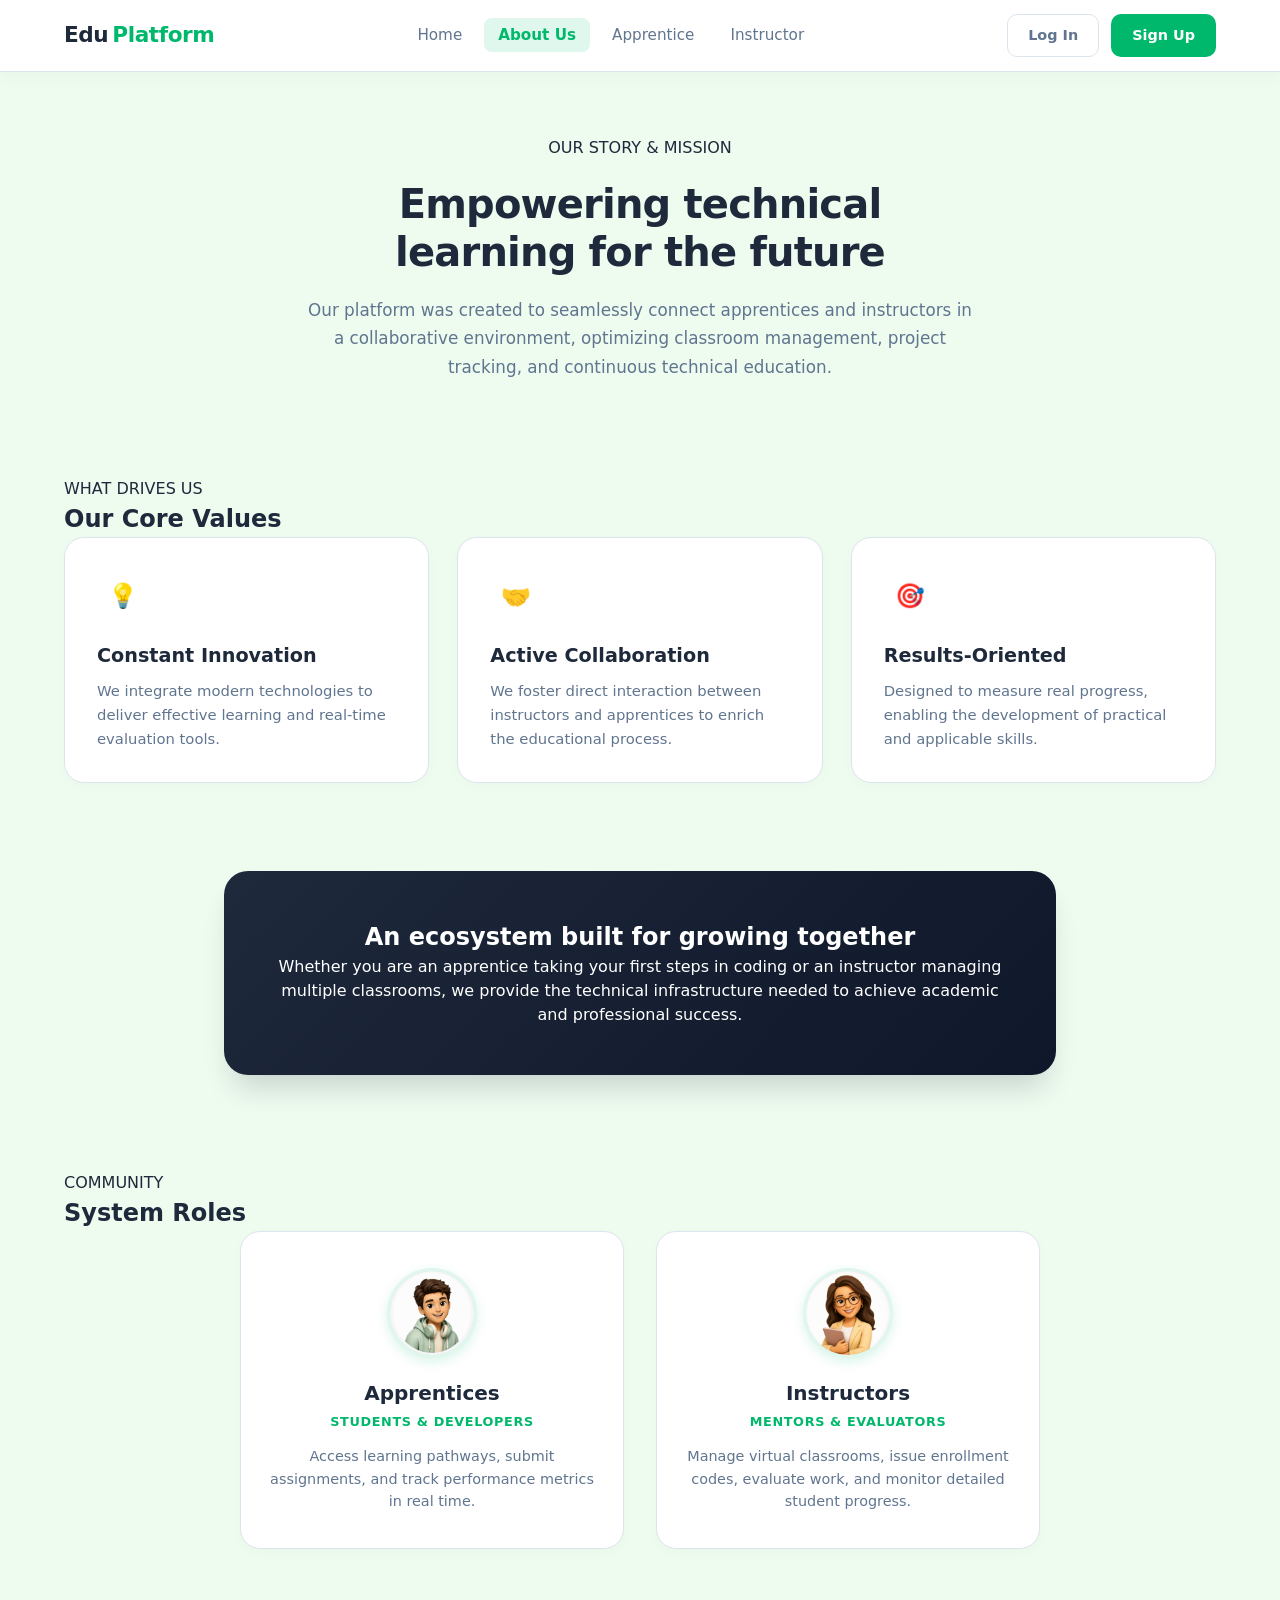
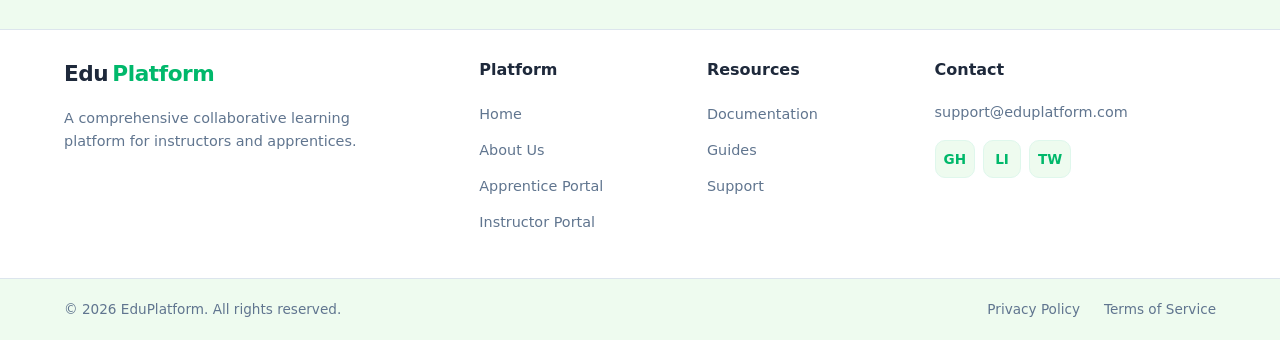
==== about.html @ 8e4473ae "✨Nueva funcionalidad o contenido añadido. 🐛Corrección de un error o bug" ====
<!DOCTYPE html>
<html lang="en">
<head>
    <meta charset="UTF-8">
    <meta name="viewport" content="width=device-width, initial-scale=1.0">
    <title>About Us - Educational Platform</title>
        <link rel="stylesheet" href="css/estilo.css">
        <link rel="stylesheet" href="css/about.css">
</head>
<body>

    <!-- HEADER / NAVBAR -->
    <header class="site-header">
        <nav class="navbar">
            <div class="navbar-container">
                <a href="index.html" class="logo">
                    Edu<span>Platform</span>
                </a>

                <input type="checkbox" id="menu-toggle" class="menu-checkbox">
                <label for="menu-toggle" class="mobile-menu-btn">
                    <span></span>
                    <span></span>
                    <span></span>
                </label>

                <ul class="nav-links">
                    <li><a href="index.html">Home</a></li>
                    <li><a href="about.html" class="active">About Us</a></li>
                    <li><a href="aprendiz.html">Apprentice</a></li>
                    <li><a href="instructor.html">Instructor</a></li>
                </ul>

                <div class="nav-buttons">
                    <a href="inicioSesion.html" class="login-btn">Log In</a>
                    <a href="registro.html" class="register-btn">Sign Up</a>
                </div>
            </div>
        </nav>
    </header>

    <!-- MAIN CONTENT -->
    <main class="main-content">
        
        <!-- ABOUT HERO SECTION -->
        <section class="about-hero">
            <div class="about-hero-container">
                <span class="badge-category">OUR STORY & MISSION</span>
                <h1 class="about-hero-title">Empowering technical learning for the <span class="text-gradient">future</span></h1>
                <p class="about-hero-description">
                    Our platform was created to seamlessly connect apprentices and instructors in a collaborative environment, optimizing classroom management, project tracking, and continuous technical education.
                </p>
            </div>
        </section>
        <!-- VALUES / PILLARS SECTION -->
        <section class="values-section">
            <div class="values-container">
                <div class="section-header">
                    <span class="section-kicker">WHAT DRIVES US</span>
                    <h2 class="section-title">Our Core Values</h2>
                </div>
                <div class="values-grid">
                    <div class="value-card">
                        <div class="value-icon icon-emerald">💡</div>
                        <h3 class="value-title">Constant Innovation</h3>
                        <p class="value-description">We integrate modern technologies to deliver effective learning and real-time evaluation tools.</p>
                    </div>
                    <div class="value-card">
                        <div class="value-icon icon-blue">🤝</div>
                        <h3 class="value-title">Active Collaboration</h3>
                        <p class="value-description">We foster direct interaction between instructors and apprentices to enrich the educational process.</p>
                    </div>
                    <div class="value-card">
                        <div class="value-icon icon-purple">🎯</div>
                        <h3 class="value-title">Results-Oriented</h3>
                        <p class="value-description">Designed to measure real progress, enabling the development of practical and applicable skills.</p>
                    </div>
                </div>
            </div>
        </section>
        <!-- IMPACT BANNER SECTION -->
        <section class="about-banner-section">
            <div class="about-banner-card">
                <h2 class="banner-title">An ecosystem built for growing together</h2>
                <p class="banner-text">
                    Whether you are an apprentice taking your first steps in coding or an instructor managing multiple classrooms, we provide the technical infrastructure needed to achieve academic and professional success.
                </p>
            </div>
        </section>
        <!-- TEAM / ROLES SECTION -->
        <section class="team-section">
            <div class="team-container">
                <div class="section-header">
                    <span class="section-kicker">COMMUNITY</span>
                    <h2 class="section-title">System Roles</h2>
                </div>
                <div class="team-grid">
                    <div class="team-card">
                        <div class="team-photo-wrapper">
                            <img src="img/apprentice.png" alt="Apprentice Profile" onerror="this.src='img/apprentice.png'">
                        </div>
                        <h3 class="team-name">Apprentices</h3>
                        <span class="team-role">Students & Developers</span>
                        <p class="team-bio">Access learning pathways, submit assignments, and track performance metrics in real time.</p>
                    </div>
                    <div class="team-card">
                        <div class="team-photo-wrapper">
                            <img src="img/instructor.png" alt="Instructor Profile" onerror="this.src='img/instructor.png'">
                        </div>
                        <h3 class="team-name">Instructors</h3>
                        <span class="team-role">Mentors & Evaluators</span>
                        <p class="team-bio">Manage virtual classrooms, issue enrollment codes, evaluate work, and monitor detailed student progress.</p>
                    </div>
                </div>
            </div>
        </section>

    </main>

    <!-- FOOTER -->
    <footer class="footer">
        <div class="footer-container">
            <div class="footer-brand">
                <a href="index.html" class="logo">Edu<span>Platform</span></a>
                <p class="footer-description">A comprehensive collaborative learning platform for instructors and apprentices.</p>
            </div>
            <div>
                <h4 class="footer-title">Platform</h4>
                <ul class="footer-links">
                    <li><a href="index.html">Home</a></li>
                    <li><a href="about.html">About Us</a></li>
                    <li><a href="aprendiz.html">Apprentice Portal</a></li>
                    <li><a href="instructor.html">Instructor Portal</a></li>
                </ul>
            </div>
            <div>
                <h4 class="footer-title">Resources</h4>
                <ul class="footer-links">
                    <li><a href="#">Documentation</a></li>
                    <li><a href="#">Guides</a></li>
                    <li><a href="#">Support</a></li>
                </ul>
            </div>
            <div>
                <h4 class="footer-title">Contact</h4>
                <p class="footer-info">support@eduplatform.com</p>
                <div class="footer-socials">
                    <a href="#" class="social-btn">GH</a>
                    <a href="#" class="social-btn">LI</a>
                    <a href="#" class="social-btn">TW</a>
                </div>
            </div>
        </div>
        <div class="footer-bottom">
            <div class="footer-bottom-container">
                <p>&copy; 2026 EduPlatform. All rights reserved.</p>
                <div class="footer-legal">
                    <a href="#">Privacy Policy</a>
                    <a href="#">Terms of Service</a>
                </div>
            </div>
        </div>
    </footer>
</body>
</html>
---- css/estilo.css ----
/* VARIABLES Y PALETA DE COLORES REFINADA */
:root {
    --verde-principal: #00B86B;
    --verde-claro: #DFF7EC;
    --verde-suave: #EEFBEF;
    --azul-gris: #60758F;
    --blanco: #FFFFFF;
    --gris-borde: #DCE5ED;
    /* Estados derivados y sombras orgánicas */
    --verde-hover: #009958;
    --texto-oscuro: #1E293B;
    --sombra-suave: 0 10px 30px -10px rgba(0, 184, 107, 0.25);
}
/* Reset básico */
* {
    box-sizing: border-box;
    margin: 0;
    padding: 0;
}
body {
    font-family: system-ui, -apple-system, BlinkMacSystemFont, 'Segoe UI', Roboto, sans-serif;
    background-color: var(--verde-suave);
    color: var(--texto-oscuro);
    line-height: 1.5;
    min-height: 100vh;
    display: flex;
    flex-direction: column;
}
/* HEADER & NAVBAR */
.site-header {
    position: sticky;
    top: 0;
    z-index: 1000;
}
.navbar {
    background-color: var(--blanco);
    border-bottom: 1px solid var(--gris-borde);
    box-shadow: 0 4px 20px rgba(0, 0, 0, 0.03);
}
.navbar-container {
    max-width: 1200px;
    margin: 0 auto;
    padding: 0.875rem 1.5rem;
    display: flex;
    align-items: center;
    justify-content: space-between;
    gap: 1.5rem;
    position: relative;
}
/* Brand / Logo */
.logo {
    font-size: 1.35rem;
    font-weight: 800;
    color: var(--texto-oscuro);
    text-decoration: none;
    letter-spacing: -0.02em;
    transition: transform 0.2s ease;
    display: inline-flex;
    align-items: center;
}
.logo:hover {
    transform: scale(1.03);
}
.logo span {
    color: var(--verde-principal);
    margin-left: 4px;
}
/* Navigation Links */
.nav-links {
    display: flex;
    align-items: center;
    list-style: none;
    gap: 0.5rem;
}
.nav-links a {
    text-decoration: none;
    color: var(--azul-gris);
    font-weight: 500;
    font-size: 0.95rem;
    padding: 0.5rem 0.875rem;
    border-radius: 8px;
    transition: all 0.25s cubic-bezier(0.4, 0, 0.2, 1);
}
.nav-links a:hover {
    color: var(--verde-principal);
    background-color: var(--verde-suave);
    transform: translateY(-2px);
}
.nav-links a.active {
    color: var(--verde-principal);
    background-color: var(--verde-claro);
    font-weight: 600;
}
/* Botones Auth */
.nav-buttons {
    display: flex;
    align-items: center;
    gap: 0.75rem;
}
.login-btn,
.register-btn {
    text-decoration: none;
    font-size: 0.9rem;
    font-weight: 600;
    padding: 0.6rem 1.25rem;
    border-radius: 10px;
    transition: all 0.25s cubic-bezier(0.4, 0, 0.2, 1);
    display: inline-flex;
    align-items: center;
    justify-content: center;
}
.login-btn {
    color: var(--azul-gris);
    border: 1px solid var(--gris-borde);
    background-color: transparent;
}
.login-btn:hover {
    color: var(--texto-oscuro);
    border-color: var(--azul-gris);
    background-color: var(--blanco);
    transform: translateY(-2px);
    box-shadow: 0 4px 12px rgba(0, 0, 0, 0.05);
}
.register-btn {
    color: var(--blanco);
    background-color: var(--verde-principal);
    border: 1px solid transparent;
}
.register-btn:hover {
    background-color: var(--verde-hover);
    transform: translateY(-2px);
    box-shadow: var(--sombra-suave);
}
.register-btn:active,
.login-btn:active {
    transform: translateY(0);
}
/* MENÚ MOBILE PURO CSS (SIN JS) */
.menu-checkbox {
    display: none;
}
.mobile-menu-btn {
    display: none;
    flex-direction: column;
    justify-content: space-between;
    width: 26px;
    height: 18px;
    cursor: pointer;
}
.mobile-menu-btn span {
    height: 3px;
    width: 100%;
    background-color: var(--texto-oscuro);
    border-radius: 2px;
    transition: all 0.3s ease;
}
/* AQUI ESTA EL MAIN */
.main-content {
    flex: 1;
}
/* FOOTER ANIMADO */
.footer {
    background-color: var(--blanco);
    border-top: 1px solid var(--gris-borde);
    margin-top: auto;
    padding-top: 1.75rem;
}
.footer-container {
    max-width: 1200px;
    margin: 0 auto;
    padding: 0 1.5rem 2rem 1.5rem;
    display: grid;
    grid-template-columns: 2fr 1fr 1fr 1.5fr;
    gap: 2.5rem;
}
.footer-brand .logo {
    display: inline-block;
    margin-bottom: 1rem;
}
.footer-description {
    color: var(--azul-gris);
    font-size: 0.9rem;
    line-height: 1.6;
    max-width: 320px;
}
.footer-title {
    color: var(--texto-oscuro);
    font-size: 1rem;
    font-weight: 700;
    margin-bottom: 1.25rem;
}
.footer-links {
    list-style: none;
}
.footer-links li {
    margin-bottom: 0.75rem;
}
.footer-links a {
    text-decoration: none;
    color: var(--azul-gris);
    font-size: 0.9rem;
    font-weight: 500;
    transition: all 0.25s ease;
    display: inline-block;
}
.footer-links a:hover {
    color: var(--verde-principal);
    transform: translateX(4px);
}
.footer-info {
    color: var(--azul-gris);
    font-size: 0.9rem;
    margin-bottom: 1rem;
    line-height: 1.5;
}
.footer-socials {
    display: flex;
    gap: 0.5rem;
}
.social-btn {
    display: inline-flex;
    align-items: center;
    justify-content: center;
    min-width: 38px;
    height: 38px;
    padding: 0 0.5rem;
    border-radius: 10px;
    background-color: var(--verde-suave);
    color: var(--verde-principal);
    border: 1px solid var(--verde-claro);
    font-weight: 700;
    font-size: 0.85rem;
    text-decoration: none;
    white-space: nowrap;
    transition: all 0.25s cubic-bezier(0.4, 0, 0.2, 1);
}
.social-btn:hover {
    background-color: var(--verde-principal);
    color: var(--blanco);
    border-color: var(--verde-principal);
    transform: translateY(-3px);
    box-shadow: 0 4px 12px rgba(0, 184, 107, 0.25);
}
.footer-bottom {
    border-top: 1px solid var(--gris-borde);
    background-color: var(--verde-suave);
    padding: 1.25rem 0;
}
.footer-bottom-container {
    max-width: 1200px;
    margin: 0 auto;
    padding: 0 1.5rem;
    display: flex;
    align-items: center;
    justify-content: space-between;
    font-size: 0.85rem;
    color: var(--azul-gris);
}
.footer-legal {
    display: flex;
    gap: 1.5rem;
}
.footer-legal a {
    color: var(--azul-gris);
    text-decoration: none;
    transition: color 0.2s ease;
}
.footer-legal a:hover {
    color: var(--verde-principal);
}
/* RESPONSIVO */
@media (max-width: 900px) {
    .footer-container {
        grid-template-columns: 1fr 1fr;
    }
}
@media (max-width: 768px) {
    .mobile-menu-btn {
        display: flex;
    }
    .nav-links {
        display: none;
        position: absolute;
        top: 100%;
        left: 0;
        right: 0;
        background-color: var(--blanco);
        flex-direction: column;
        padding: 1.5rem;
        border-bottom: 1px solid var(--gris-borde);
        box-shadow: 0 10px 20px rgba(0,0,0,0.05);
    }
    /* Activa menú en móviles usando el checkbox (Sin JS) */
    .menu-checkbox:checked ~ .nav-links {
        display: flex;
    }
    .nav-buttons {
        display: none;
    }
}
@media (max-width: 600px) {
    .footer-container {
        grid-template-columns: 1fr;
        gap: 2rem;
    }    
    .footer-bottom-container {
        flex-direction: column;
        gap: 0.75rem;
        text-align: center;
    }
}
---- css/about.css ----
/* 1. HERO SECTION */
.about-hero {
    max-width: 1200px;
    margin: 0 auto;
    padding: 4rem 1.5rem 2.5rem 1.5rem;
    text-align: center;
}

.about-hero-container {
    max-width: 42rem;
    margin: 0 auto;
}

.about-hero-title {
    font-size: 2.5rem;
    font-weight: 800;
    color: var(--texto-oscuro);
    margin-top: 1.25rem;
    line-height: 1.2;
    letter-spacing: -0.02em;
}

.about-hero-description {
    margin-top: 1.25rem;
    font-size: 1.05rem;
    color: var(--azul-gris);
    line-height: 1.7;
}

/* 2. VALUES / PILLARS */
.values-section {
    max-width: 1200px;
    margin: 0 auto;
    padding: 3.5rem 1.5rem;
}

.values-grid {
    display: grid;
    grid-template-columns: repeat(auto-fit, minmax(280px, 1fr));
    gap: 1.75rem;
}

.value-card {
    background-color: var(--blanco);
    border: 1px solid var(--gris-borde);
    border-radius: 20px;
    padding: 2rem;
    box-shadow: 0 4px 15px rgba(0, 0, 0, 0.02);
    transition: all 0.25s ease;
}

.value-card:hover {
    transform: translateY(-4px);
    box-shadow: 0 10px 25px rgba(0, 0, 0, 0.05);
    border-color: var(--verde-claro);
}

.value-icon {
    width: 3.25rem;
    height: 3.25rem;
    border-radius: 14px;
    display: flex;
    align-items: center;
    justify-content: center;
    font-size: 1.5rem;
    margin-bottom: 1.25rem;
}

.value-title {
    font-size: 1.2rem;
    font-weight: 700;
    color: var(--texto-oscuro);
}

.value-description {
    font-size: 0.925rem;
    color: var(--azul-gris);
    margin-top: 0.5rem;
    line-height: 1.6;
}

/* 3. IMPACT BANNER */
.about-banner-section {
    max-width: 1200px;
    margin: 0 auto;
    padding: 2rem 1.5rem 4rem 1.5rem;
}

.about-banner-card {
    background: linear-gradient(135deg, var(--texto-oscuro), #0f172a);
    border-radius: 24px;
    padding: 3rem 2.5rem;
    color: var(--blanco);
    text-align: center;
    max-width: 52rem;
    margin: 0 auto;
    box-shadow: 0 20px 30px -10px rgba(30, 41, 59, 0.2);
}

/* 4. ROLES AND COMMUNITY SECTION */
.team-section {
    max-width: 1200px;
    margin: 0 auto;
    padding: 2rem 1.5rem 5rem 1.5rem;
}

.team-grid {
    display: grid;
    grid-template-columns: repeat(auto-fit, minmax(280px, 1fr));
    gap: 2rem;
    max-width: 800px;
    margin: 0 auto;
}

.team-card {
    background-color: var(--blanco);
    border: 1px solid var(--gris-borde);
    border-radius: 20px;
    padding: 2.25rem 1.75rem;
    text-align: center;
    box-shadow: 0 4px 15px rgba(0, 0, 0, 0.02);
    transition: transform 0.25s ease;
}

.team-card:hover {
    transform: translateY(-4px);
}

.team-photo-wrapper {
    width: 90px;
    height: 90px;
    border-radius: 50%;
    margin: 0 auto 1.25rem auto;
    overflow: hidden;
    border: 3px solid var(--verde-claro);
    box-shadow: 0 4px 12px rgba(0, 184, 107, 0.15);
    background-color: var(--gris-borde);
}

.team-photo-wrapper img {
    width: 100%;
    height: 100%;
    object-fit: cover;
}

.team-name {
    font-size: 1.25rem;
    font-weight: 800;
    color: var(--texto-oscuro);
}

.team-role {
    display: block;
    font-size: 0.8rem;
    font-weight: 700;
    color: var(--verde-principal);
    text-transform: uppercase;
    letter-spacing: 0.05em;
    margin-top: 0.25rem;
    margin-bottom: 0.875rem;
}

.team-bio {
    font-size: 0.9rem;
    color: var(--azul-gris);
    line-height: 1.55;
}

/* RESPONSIVE */
@media (max-width: 768px) {
    .about-hero-title {
        font-size: 2rem;
    }
    
    .about-banner-card {
        padding: 2rem 1.5rem;
    }
}
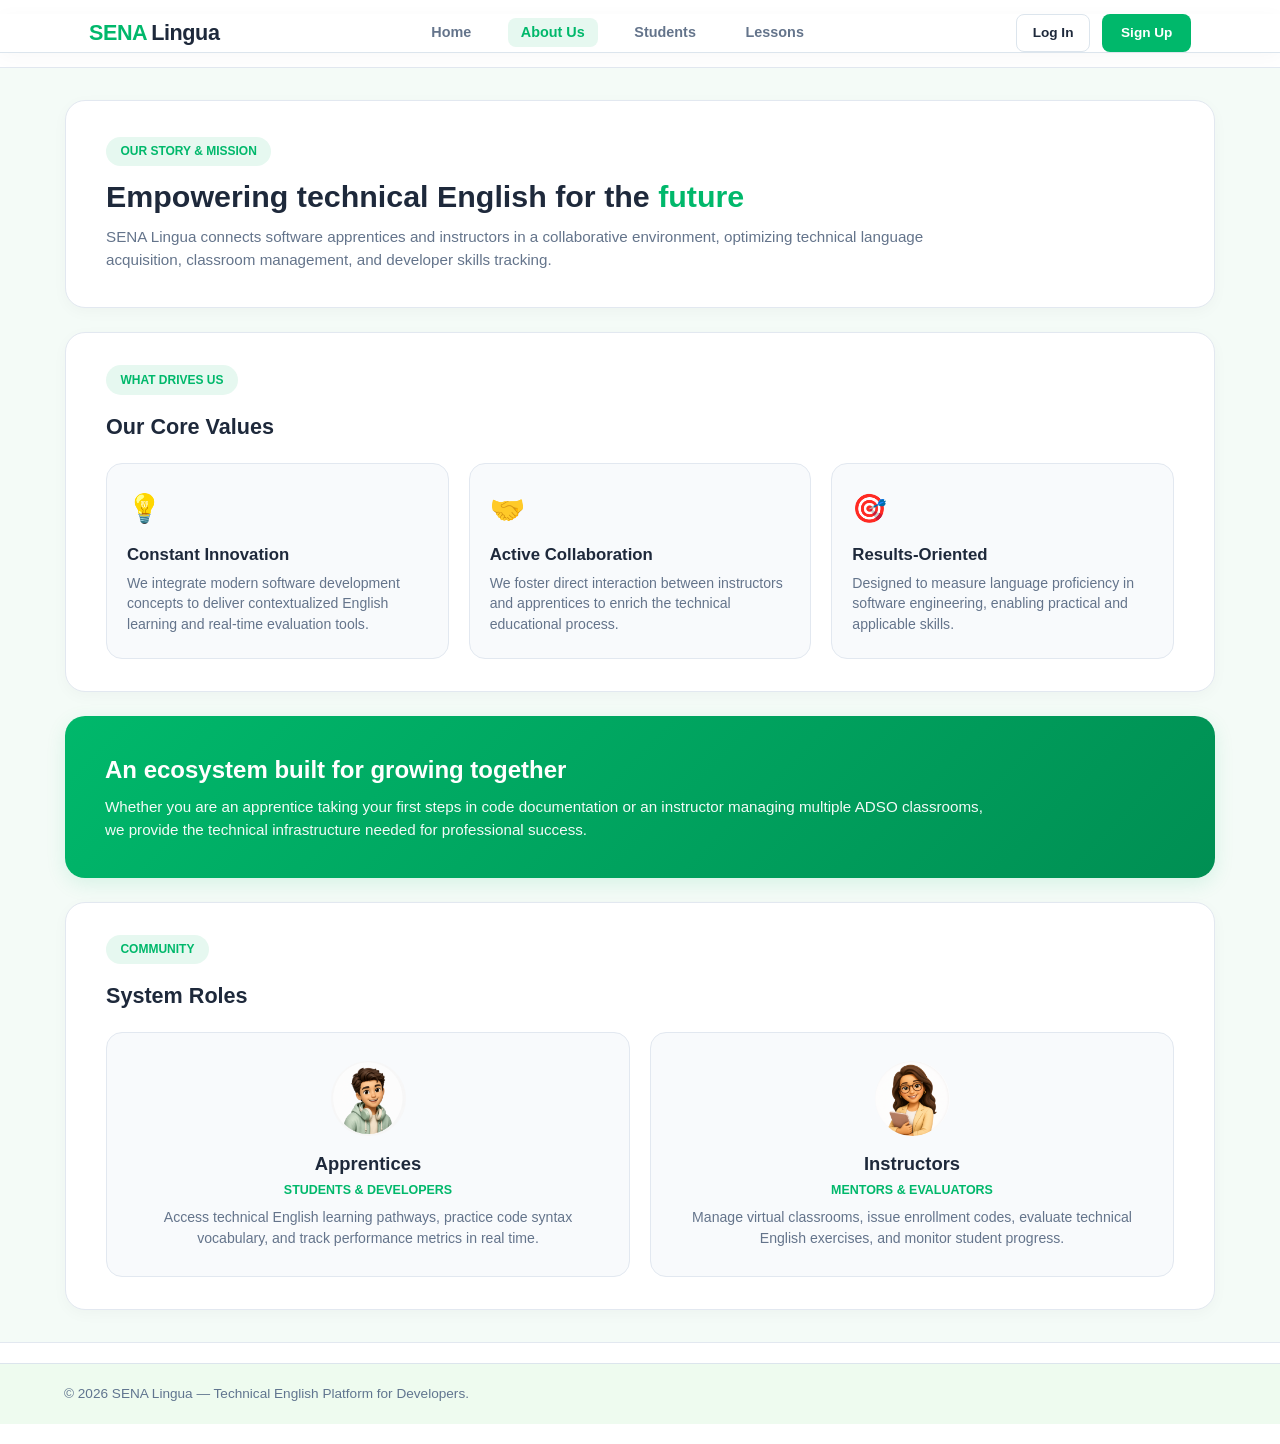
==== commit 0a50839b: "♻️optimice el codigo y tambien añadi nuevas cosas al CSS 🔥 elimine codigo repetido ⚡️ uni ramas de c" ====
--- a/about.html
+++ b/about.html
@@ -3,22 +3,28 @@
 <head>
     <meta charset="UTF-8">
     <meta name="viewport" content="width=device-width, initial-scale=1.0">
-    <title>About Us - Educational Platform</title>
-        <link rel="stylesheet" href="css/estilo.css">
-        <link rel="stylesheet" href="css/about.css">
+    <meta name="description" content="About Us — SENA Lingua Technical English Platform">
+    <title>SENA Lingua — About Us</title>
+
+    <!-- Google Fonts -->
+    <link rel="preconnect" href="https://fonts.googleapis.com">
+    <link rel="preconnect" href="https://fonts.gstatic.com" crossorigin>
+    <link href="https://fonts.googleapis.com/css2?family=Plus+Jakarta+Sans:wght@400;500;600;700;800&display=swap" rel="stylesheet">
+
+    <!-- HOJAS DE ESTILO -->
+    <link rel="stylesheet" href="css/estilo.css">
+    <link rel="stylesheet" href="css/about.css">
 </head>
 <body>
 
     <!-- HEADER / NAVBAR -->
     <header class="site-header">
-        <nav class="navbar">
+        <nav class="navbar" aria-label="Main navigation">
             <div class="navbar-container">
-                <a href="index.html" class="logo">
-                    Edu<span>Platform</span>
-                </a>
+                <a href="index.html" class="logo">SENA<span> Lingua</span></a>
 
-                <input type="checkbox" id="menu-toggle" class="menu-checkbox">
-                <label for="menu-toggle" class="mobile-menu-btn">
+                <input type="checkbox" id="menu-toggle" class="menu-checkbox" aria-hidden="true">
+                <label for="menu-toggle" class="mobile-menu-btn" aria-label="Toggle navigation menu">
                     <span></span>
                     <span></span>
                     <span></span>
@@ -27,8 +33,8 @@
                 <ul class="nav-links">
                     <li><a href="index.html">Home</a></li>
                     <li><a href="about.html" class="active">About Us</a></li>
-                    <li><a href="aprendiz.html">Apprentice</a></li>
-                    <li><a href="instructor.html">Instructor</a></li>
+                    <li><a href="aprendiz.html">Students</a></li>
+                    <li><a href="leccion.html">Lessons</a></li>
                 </ul>
 
                 <div class="nav-buttons">
@@ -40,126 +46,90 @@
     </header>
 
     <!-- MAIN CONTENT -->
-    <main class="main-content">
-        
-        <!-- ABOUT HERO SECTION -->
-        <section class="about-hero">
-            <div class="about-hero-container">
-                <span class="badge-category">OUR STORY & MISSION</span>
-                <h1 class="about-hero-title">Empowering technical learning for the <span class="text-gradient">future</span></h1>
-                <p class="about-hero-description">
-                    Our platform was created to seamlessly connect apprentices and instructors in a collaborative environment, optimizing classroom management, project tracking, and continuous technical education.
-                </p>
-            </div>
-        </section>
-        <!-- VALUES / PILLARS SECTION -->
-        <section class="values-section">
-            <div class="values-container">
+    <main class="main-wrapper">
+        <div class="dashboard-container">
+            
+            <!-- HERO SECTION -->
+            <section class="welcome-card about-hero-card">
+                <div class="welcome-info">
+                    <span class="badge-category">OUR STORY & MISSION</span>
+                    <h1 class="welcome-title">Empowering technical English for the <span class="text-gradient">future</span></h1>
+                    <p class="welcome-description">
+                        SENA Lingua connects software apprentices and instructors in a collaborative environment, optimizing technical language acquisition, classroom management, and developer skills tracking.
+                    </p>
+                </div>
+            </section>
+
+            <!-- VALUES / PILLARS SECTION -->
+            <section class="section-card">
                 <div class="section-header">
-                    <span class="section-kicker">WHAT DRIVES US</span>
-                    <h2 class="section-title">Our Core Values</h2>
+                    <span class="badge-category">WHAT DRIVES US</span>
+                    <h2 class="feature-title" style="margin-top: 0.5rem;">Our Core Values</h2>
                 </div>
                 <div class="values-grid">
                     <div class="value-card">
-                        <div class="value-icon icon-emerald">💡</div>
+                        <div class="value-icon">💡</div>
                         <h3 class="value-title">Constant Innovation</h3>
-                        <p class="value-description">We integrate modern technologies to deliver effective learning and real-time evaluation tools.</p>
+                        <p class="value-description">We integrate modern software development concepts to deliver contextualized English learning and real-time evaluation tools.</p>
                     </div>
                     <div class="value-card">
-                        <div class="value-icon icon-blue">🤝</div>
+                        <div class="value-icon">🤝</div>
                         <h3 class="value-title">Active Collaboration</h3>
-                        <p class="value-description">We foster direct interaction between instructors and apprentices to enrich the educational process.</p>
+                        <p class="value-description">We foster direct interaction between instructors and apprentices to enrich the technical educational process.</p>
                     </div>
                     <div class="value-card">
-                        <div class="value-icon icon-purple">🎯</div>
+                        <div class="value-icon">🎯</div>
                         <h3 class="value-title">Results-Oriented</h3>
-                        <p class="value-description">Designed to measure real progress, enabling the development of practical and applicable skills.</p>
+                        <p class="value-description">Designed to measure language proficiency in software engineering, enabling practical and applicable skills.</p>
                     </div>
                 </div>
-            </div>
-        </section>
-        <!-- IMPACT BANNER SECTION -->
-        <section class="about-banner-section">
-            <div class="about-banner-card">
+            </section>
+
+            <!-- IMPACT BANNER SECTION -->
+            <section class="banner-card">
                 <h2 class="banner-title">An ecosystem built for growing together</h2>
                 <p class="banner-text">
-                    Whether you are an apprentice taking your first steps in coding or an instructor managing multiple classrooms, we provide the technical infrastructure needed to achieve academic and professional success.
+                    Whether you are an apprentice taking your first steps in code documentation or an instructor managing multiple ADSO classrooms, we provide the technical infrastructure needed for professional success.
                 </p>
-            </div>
-        </section>
-        <!-- TEAM / ROLES SECTION -->
-        <section class="team-section">
-            <div class="team-container">
+            </section>
+
+            <!-- ROLES SECTION -->
+            <section class="section-card">
                 <div class="section-header">
-                    <span class="section-kicker">COMMUNITY</span>
-                    <h2 class="section-title">System Roles</h2>
+                    <span class="badge-category">COMMUNITY</span>
+                    <h2 class="feature-title" style="margin-top: 0.5rem;">System Roles</h2>
                 </div>
                 <div class="team-grid">
                     <div class="team-card">
                         <div class="team-photo-wrapper">
-                            <img src="img/apprentice.png" alt="Apprentice Profile" onerror="this.src='img/apprentice.png'">
+                            <img src="img/apprentice.png" alt="Apprentice Profile">
                         </div>
                         <h3 class="team-name">Apprentices</h3>
                         <span class="team-role">Students & Developers</span>
-                        <p class="team-bio">Access learning pathways, submit assignments, and track performance metrics in real time.</p>
+                        <p class="team-bio">Access technical English learning pathways, practice code syntax vocabulary, and track performance metrics in real time.</p>
                     </div>
                     <div class="team-card">
                         <div class="team-photo-wrapper">
-                            <img src="img/instructor.png" alt="Instructor Profile" onerror="this.src='img/instructor.png'">
+                            <img src="img/instructor.png" alt="Instructor Profile">
                         </div>
                         <h3 class="team-name">Instructors</h3>
                         <span class="team-role">Mentors & Evaluators</span>
-                        <p class="team-bio">Manage virtual classrooms, issue enrollment codes, evaluate work, and monitor detailed student progress.</p>
+                        <p class="team-bio">Manage virtual classrooms, issue enrollment codes, evaluate technical English exercises, and monitor student progress.</p>
                     </div>
                 </div>
-            </div>
-        </section>
+            </section>
 
+        </div>
     </main>
 
     <!-- FOOTER -->
     <footer class="footer">
-        <div class="footer-container">
-            <div class="footer-brand">
-                <a href="index.html" class="logo">Edu<span>Platform</span></a>
-                <p class="footer-description">A comprehensive collaborative learning platform for instructors and apprentices.</p>
-            </div>
-            <div>
-                <h4 class="footer-title">Platform</h4>
-                <ul class="footer-links">
-                    <li><a href="index.html">Home</a></li>
-                    <li><a href="about.html">About Us</a></li>
-                    <li><a href="aprendiz.html">Apprentice Portal</a></li>
-                    <li><a href="instructor.html">Instructor Portal</a></li>
-                </ul>
-            </div>
-            <div>
-                <h4 class="footer-title">Resources</h4>
-                <ul class="footer-links">
-                    <li><a href="#">Documentation</a></li>
-                    <li><a href="#">Guides</a></li>
-                    <li><a href="#">Support</a></li>
-                </ul>
-            </div>
-            <div>
-                <h4 class="footer-title">Contact</h4>
-                <p class="footer-info">support@eduplatform.com</p>
-                <div class="footer-socials">
-                    <a href="#" class="social-btn">GH</a>
-                    <a href="#" class="social-btn">LI</a>
-                    <a href="#" class="social-btn">TW</a>
-                </div>
-            </div>
-        </div>
         <div class="footer-bottom">
             <div class="footer-bottom-container">
-                <p>&copy; 2026 EduPlatform. All rights reserved.</p>
-                <div class="footer-legal">
-                    <a href="#">Privacy Policy</a>
-                    <a href="#">Terms of Service</a>
-                </div>
+                <p>&copy; 2026 SENA Lingua — Technical English Platform for Developers.</p>
             </div>
         </div>
     </footer>
+
 </body>
 </html>
--- a/css/estilo.css
+++ b/css/estilo.css
@@ -1,22 +1,33 @@
-/* VARIABLES Y PALETA DE COLORES REFINADA */
+/*VARIABLES Y SISTEMA DE DISEÑO */
 :root {
+    /* Paleta de Colores */
     --verde-principal: #00B86B;
+    --verde-hover: #009958;
     --verde-claro: #DFF7EC;
     --verde-suave: #EEFBEF;
     --azul-gris: #60758F;
+    --texto-oscuro: #1E293B;
     --blanco: #FFFFFF;
     --gris-borde: #DCE5ED;
-    /* Estados derivados y sombras orgánicas */
-    --verde-hover: #009958;
-    --texto-oscuro: #1E293B;
+
+    /* Geometría y Sombras */
+    --radius-sm: 8px;
+    --radius-md: 10px;
     --sombra-suave: 0 10px 30px -10px rgba(0, 184, 107, 0.25);
-}
-/* Reset básico */
-* {
+    --sombra-card: 0 4px 20px rgba(0, 0, 0, 0.03);
+    
+    /* Animaciones */
+    --transition-fast: all 0.2s ease;
+    --transition-smooth: all 0.25s cubic-bezier(0.4, 0, 0.2, 1);
+}
+
+/* Reset Básico */
+*, *::before, *::after {
     box-sizing: border-box;
     margin: 0;
     padding: 0;
 }
+
 body {
     font-family: system-ui, -apple-system, BlinkMacSystemFont, 'Segoe UI', Roboto, sans-serif;
     background-color: var(--verde-suave);
@@ -25,18 +36,28 @@
     min-height: 100vh;
     display: flex;
     flex-direction: column;
-}
+    -webkit-font-smoothing: antialiased;
+}
+
+/* Accesibilidad global */
+:focus-visible {
+    outline: 2px solid var(--verde-principal);
+    outline-offset: 2px;
+}
+
 /* HEADER & NAVBAR */
 .site-header {
     position: sticky;
     top: 0;
     z-index: 1000;
 }
+
 .navbar {
     background-color: var(--blanco);
     border-bottom: 1px solid var(--gris-borde);
-    box-shadow: 0 4px 20px rgba(0, 0, 0, 0.03);
-}
+    box-shadow: var(--sombra-card);
+}
+
 .navbar-container {
     max-width: 1200px;
     margin: 0 auto;
@@ -47,6 +68,7 @@
     gap: 1.5rem;
     position: relative;
 }
+
 /* Brand / Logo */
 .logo {
     font-size: 1.35rem;
@@ -54,17 +76,20 @@
     color: var(--texto-oscuro);
     text-decoration: none;
     letter-spacing: -0.02em;
-    transition: transform 0.2s ease;
+    transition: transform var(--transition-fast);
     display: inline-flex;
     align-items: center;
 }
+
 .logo:hover {
     transform: scale(1.03);
 }
+
 .logo span {
     color: var(--verde-principal);
-    margin-left: 4px;
-}
+    margin-left: 0.25rem;
+}
+
 /* Navigation Links */
 .nav-links {
     display: flex;
@@ -72,48 +97,55 @@
     list-style: none;
     gap: 0.5rem;
 }
+
 .nav-links a {
     text-decoration: none;
     color: var(--azul-gris);
     font-weight: 500;
     font-size: 0.95rem;
     padding: 0.5rem 0.875rem;
-    border-radius: 8px;
-    transition: all 0.25s cubic-bezier(0.4, 0, 0.2, 1);
-}
+    border-radius: var(--radius-sm);
+    transition: var(--transition-smooth);
+}
+
 .nav-links a:hover {
     color: var(--verde-principal);
     background-color: var(--verde-suave);
     transform: translateY(-2px);
 }
+
 .nav-links a.active {
     color: var(--verde-principal);
     background-color: var(--verde-claro);
     font-weight: 600;
 }
+
 /* Botones Auth */
 .nav-buttons {
     display: flex;
     align-items: center;
     gap: 0.75rem;
 }
+
 .login-btn,
 .register-btn {
     text-decoration: none;
     font-size: 0.9rem;
     font-weight: 600;
     padding: 0.6rem 1.25rem;
-    border-radius: 10px;
-    transition: all 0.25s cubic-bezier(0.4, 0, 0.2, 1);
+    border-radius: var(--radius-md);
+    transition: var(--transition-smooth);
     display: inline-flex;
     align-items: center;
     justify-content: center;
 }
+
 .login-btn {
     color: var(--azul-gris);
     border: 1px solid var(--gris-borde);
     background-color: transparent;
 }
+
 .login-btn:hover {
     color: var(--texto-oscuro);
     border-color: var(--azul-gris);
@@ -121,24 +153,31 @@
     transform: translateY(-2px);
     box-shadow: 0 4px 12px rgba(0, 0, 0, 0.05);
 }
+
 .register-btn {
     color: var(--blanco);
     background-color: var(--verde-principal);
     border: 1px solid transparent;
 }
+
 .register-btn:hover {
     background-color: var(--verde-hover);
     transform: translateY(-2px);
     box-shadow: var(--sombra-suave);
 }
+
 .register-btn:active,
 .login-btn:active {
     transform: translateY(0);
 }
-/* MENÚ MOBILE PURO CSS (SIN JS) */
+
+/* Menú Hamburger CSS */
 .menu-checkbox {
-    display: none;
-}
+    position: absolute;
+    opacity: 0;
+    pointer-events: none;
+}
+
 .mobile-menu-btn {
     display: none;
     flex-direction: column;
@@ -147,24 +186,28 @@
     height: 18px;
     cursor: pointer;
 }
+
 .mobile-menu-btn span {
     height: 3px;
     width: 100%;
     background-color: var(--texto-oscuro);
     border-radius: 2px;
-    transition: all 0.3s ease;
-}
-/* AQUI ESTA EL MAIN */
+    transition: var(--transition-fast);
+}
+
+/*ESTRUCTURA PRINCIPAL*/
 .main-content {
     flex: 1;
 }
-/* FOOTER ANIMADO */
+
+/*FOOTER*/
 .footer {
     background-color: var(--blanco);
     border-top: 1px solid var(--gris-borde);
     margin-top: auto;
     padding-top: 1.75rem;
 }
+
 .footer-container {
     max-width: 1200px;
     margin: 0 auto;
@@ -173,50 +216,60 @@
     grid-template-columns: 2fr 1fr 1fr 1.5fr;
     gap: 2.5rem;
 }
+
 .footer-brand .logo {
     display: inline-block;
     margin-bottom: 1rem;
 }
+
 .footer-description {
     color: var(--azul-gris);
     font-size: 0.9rem;
     line-height: 1.6;
     max-width: 320px;
 }
+
 .footer-title {
     color: var(--texto-oscuro);
     font-size: 1rem;
     font-weight: 700;
     margin-bottom: 1.25rem;
 }
+
 .footer-links {
     list-style: none;
 }
+
 .footer-links li {
     margin-bottom: 0.75rem;
 }
+
 .footer-links a {
     text-decoration: none;
     color: var(--azul-gris);
     font-size: 0.9rem;
     font-weight: 500;
-    transition: all 0.25s ease;
+    transition: var(--transition-fast);
     display: inline-block;
 }
+
 .footer-links a:hover {
     color: var(--verde-principal);
     transform: translateX(4px);
 }
+
 .footer-info {
     color: var(--azul-gris);
     font-size: 0.9rem;
     margin-bottom: 1rem;
     line-height: 1.5;
 }
+
 .footer-socials {
     display: flex;
     gap: 0.5rem;
 }
+
 .social-btn {
     display: inline-flex;
     align-items: center;
@@ -224,7 +277,7 @@
     min-width: 38px;
     height: 38px;
     padding: 0 0.5rem;
-    border-radius: 10px;
+    border-radius: var(--radius-md);
     background-color: var(--verde-suave);
     color: var(--verde-principal);
     border: 1px solid var(--verde-claro);
@@ -232,8 +285,9 @@
     font-size: 0.85rem;
     text-decoration: none;
     white-space: nowrap;
-    transition: all 0.25s cubic-bezier(0.4, 0, 0.2, 1);
-}
+    transition: var(--transition-smooth);
+}
+
 .social-btn:hover {
     background-color: var(--verde-principal);
     color: var(--blanco);
@@ -241,11 +295,13 @@
     transform: translateY(-3px);
     box-shadow: 0 4px 12px rgba(0, 184, 107, 0.25);
 }
+
 .footer-bottom {
     border-top: 1px solid var(--gris-borde);
     background-color: var(--verde-suave);
     padding: 1.25rem 0;
 }
+
 .footer-bottom-container {
     max-width: 1200px;
     margin: 0 auto;
@@ -256,28 +312,34 @@
     font-size: 0.85rem;
     color: var(--azul-gris);
 }
+
 .footer-legal {
     display: flex;
     gap: 1.5rem;
 }
+
 .footer-legal a {
     color: var(--azul-gris);
     text-decoration: none;
-    transition: color 0.2s ease;
-}
+    transition: color var(--transition-fast);
+}
+
 .footer-legal a:hover {
     color: var(--verde-principal);
 }
-/* RESPONSIVO */
+
+/*MEDIA QUERIES (RESPONSIVO) */
 @media (max-width: 900px) {
     .footer-container {
         grid-template-columns: 1fr 1fr;
     }
 }
+
 @media (max-width: 768px) {
     .mobile-menu-btn {
         display: flex;
     }
+
     .nav-links {
         display: none;
         position: absolute;
@@ -288,24 +350,28 @@
         flex-direction: column;
         padding: 1.5rem;
         border-bottom: 1px solid var(--gris-borde);
-        box-shadow: 0 10px 20px rgba(0,0,0,0.05);
-    }
-    /* Activa menú en móviles usando el checkbox (Sin JS) */
+        box-shadow: 0 10px 20px rgba(0, 0, 0, 0.05);
+        gap: 0.75rem;
+    }
+
     .menu-checkbox:checked ~ .nav-links {
         display: flex;
     }
+
     .nav-buttons {
         display: none;
     }
 }
+
 @media (max-width: 600px) {
     .footer-container {
         grid-template-columns: 1fr;
         gap: 2rem;
     }    
+
     .footer-bottom-container {
         flex-direction: column;
         gap: 0.75rem;
         text-align: center;
     }
-}+}
--- a/css/about.css
+++ b/css/about.css
@@ -1,141 +1,264 @@
-
-/* 1. HERO SECTION */
-.about-hero {
-    max-width: 1200px;
+/* ESTILOS GENERALES Y ESTRUCTURA */
+* {
+    box-sizing: border-box;
+    margin: 0;
+    padding: 0;
+}
+
+body {
+    font-family: 'Plus Jakarta Sans', sans-serif;
+    background-color: #f4fbf7;
+    color: #1e293b;
+    min-height: 100vh;
+    display: flex;
+    flex-direction: column;
+}
+
+/* NAVBAR / HEADER */
+.site-header {
+    background-color: #ffffff;
+    border-bottom: 1px solid #e2e8f0;
+    position: sticky;
+    top: 0;
+    z-index: 100;
+    padding: 0.85rem 0;
+}
+
+.navbar-container {
+    width: 100%;
+    max-width: 1150px;
     margin: 0 auto;
-    padding: 4rem 1.5rem 2.5rem 1.5rem;
-    text-align: center;
-}
-
-.about-hero-container {
-    max-width: 42rem;
-    margin: 0 auto;
-}
-
-.about-hero-title {
-    font-size: 2.5rem;
-    font-weight: 800;
-    color: var(--texto-oscuro);
-    margin-top: 1.25rem;
-    line-height: 1.2;
-    letter-spacing: -0.02em;
-}
-
-.about-hero-description {
-    margin-top: 1.25rem;
-    font-size: 1.05rem;
-    color: var(--azul-gris);
-    line-height: 1.7;
-}
-
-/* 2. VALUES / PILLARS */
-.values-section {
-    max-width: 1200px;
-    margin: 0 auto;
-    padding: 3.5rem 1.5rem;
-}
-
+    padding: 0 1.5rem;
+    display: flex;
+    align-items: center;
+    justify-content: space-between;
+}
+
+.logo {
+    font-size: 1.35rem;
+    font-weight: 800;
+    color: #00b86b;
+    text-decoration: none;
+}
+
+.logo span {
+    color: #1e293b;
+}
+
+.nav-links {
+    display: flex;
+    list-style: none;
+    gap: 1.5rem;
+    align-items: center;
+}
+
+.nav-links a {
+    text-decoration: none;
+    color: #64748b;
+    font-size: 0.9rem;
+    font-weight: 600;
+    padding: 0.4rem 0.8rem;
+    border-radius: 8px;
+    transition: all 0.2s ease;
+}
+
+.nav-links a.active, .nav-links a:hover {
+    color: #00b86b;
+    background-color: #e6f8f0;
+}
+
+.nav-buttons {
+    display: flex;
+    gap: 0.75rem;
+    align-items: center;
+}
+
+.login-btn {
+    text-decoration: none;
+    color: #1e293b;
+    font-weight: 700;
+    font-size: 0.85rem;
+    padding: 0.5rem 1rem;
+    border-radius: 8px;
+    transition: background-color 0.2s ease;
+}
+
+.login-btn:hover {
+    background-color: #f1f5f9;
+}
+
+.register-btn {
+    text-decoration: none;
+    background-color: #00b86b;
+    color: #ffffff;
+    font-weight: 700;
+    font-size: 0.85rem;
+    padding: 0.5rem 1.1rem;
+    border-radius: 8px;
+    transition: background-color 0.2s ease;
+}
+
+.register-btn:hover {
+    background-color: #009d5b;
+}
+
+/* CONTENIDO PRINCIPAL */
+.main-wrapper {
+    flex: 1;
+    display: flex;
+    justify-content: center;
+    padding: 2rem 1.5rem;
+}
+
+.dashboard-container {
+    width: 100%;
+    max-width: 1150px;
+    display: flex;
+    flex-direction: column;
+    gap: 1.5rem;
+}
+
+/* TARJETA BIENVENIDA / HERO */
+.welcome-card {
+    background-color: #ffffff;
+    border-radius: 20px;
+    padding: 2.25rem 2.5rem;
+    border: 1px solid #e2e8f0;
+    box-shadow: 0 4px 15px rgba(0, 0, 0, 0.03);
+}
+
+.badge-category {
+    display: inline-block;
+    background-color: #e6f8f0;
+    color: #00b86b;
+    font-size: 0.75rem;
+    font-weight: 800;
+    padding: 0.35rem 0.9rem;
+    border-radius: 20px;
+    text-transform: uppercase;
+    margin-bottom: 0.5rem;
+}
+
+.welcome-title {
+    font-size: 1.9rem;
+    font-weight: 800;
+    color: #1e293b;
+    margin-bottom: 0.4rem;
+}
+
+.text-gradient {
+    color: #00b86b;
+}
+
+.welcome-description {
+    font-size: 0.95rem;
+    color: #64748b;
+    line-height: 1.5;
+    max-width: 850px;
+}
+
+/* SECCIONES Y TARJETAS */
+.section-card {
+    background-color: #ffffff;
+    border-radius: 20px;
+    padding: 2rem 2.5rem;
+    border: 1px solid #e2e8f0;
+    box-shadow: 0 4px 15px rgba(0, 0, 0, 0.03);
+}
+
+.feature-title {
+    font-size: 1.35rem;
+    font-weight: 800;
+    color: #1e293b;
+}
+
+/* VALORES GRID */
 .values-grid {
     display: grid;
-    grid-template-columns: repeat(auto-fit, minmax(280px, 1fr));
-    gap: 1.75rem;
+    grid-template-columns: repeat(3, 1fr);
+    gap: 1.25rem;
+    margin-top: 1.25rem;
 }
 
 .value-card {
-    background-color: var(--blanco);
-    border: 1px solid var(--gris-borde);
+    background-color: #f8fafc;
+    border: 1px solid #e2e8f0;
+    border-radius: 16px;
+    padding: 1.5rem 1.25rem;
+    transition: transform 0.2s ease, box-shadow 0.2s ease;
+}
+
+.value-card:hover {
+    transform: translateY(-3px);
+    box-shadow: 0 6px 15px rgba(0, 0, 0, 0.04);
+}
+
+.value-icon {
+    font-size: 1.75rem;
+    margin-bottom: 0.75rem;
+}
+
+.value-title {
+    font-size: 1.05rem;
+    font-weight: 800;
+    color: #1e293b;
+    margin-bottom: 0.35rem;
+}
+
+.value-description {
+    font-size: 0.88rem;
+    color: #64748b;
+    line-height: 1.45;
+}
+
+/* BANNER CARD */
+.banner-card {
+    background: linear-gradient(135deg, #00b86b 0%, #008f53 100%);
     border-radius: 20px;
-    padding: 2rem;
-    box-shadow: 0 4px 15px rgba(0, 0, 0, 0.02);
-    transition: all 0.25s ease;
-}
-
-.value-card:hover {
-    transform: translateY(-4px);
-    box-shadow: 0 10px 25px rgba(0, 0, 0, 0.05);
-    border-color: var(--verde-claro);
-}
-
-.value-icon {
-    width: 3.25rem;
-    height: 3.25rem;
-    border-radius: 14px;
-    display: flex;
-    align-items: center;
-    justify-content: center;
+    padding: 2.25rem 2.5rem;
+    color: #ffffff;
+    box-shadow: 0 6px 20px rgba(0, 184, 107, 0.12);
+}
+
+.banner-title {
     font-size: 1.5rem;
-    margin-bottom: 1.25rem;
-}
-
-.value-title {
-    font-size: 1.2rem;
-    font-weight: 700;
-    color: var(--texto-oscuro);
-}
-
-.value-description {
-    font-size: 0.925rem;
-    color: var(--azul-gris);
-    margin-top: 0.5rem;
-    line-height: 1.6;
-}
-
-/* 3. IMPACT BANNER */
-.about-banner-section {
-    max-width: 1200px;
-    margin: 0 auto;
-    padding: 2rem 1.5rem 4rem 1.5rem;
-}
-
-.about-banner-card {
-    background: linear-gradient(135deg, var(--texto-oscuro), #0f172a);
-    border-radius: 24px;
-    padding: 3rem 2.5rem;
-    color: var(--blanco);
-    text-align: center;
-    max-width: 52rem;
-    margin: 0 auto;
-    box-shadow: 0 20px 30px -10px rgba(30, 41, 59, 0.2);
-}
-
-/* 4. ROLES AND COMMUNITY SECTION */
-.team-section {
-    max-width: 1200px;
-    margin: 0 auto;
-    padding: 2rem 1.5rem 5rem 1.5rem;
-}
-
+    font-weight: 800;
+    margin-bottom: 0.5rem;
+}
+
+.banner-text {
+    font-size: 0.95rem;
+    line-height: 1.5;
+    opacity: 0.95;
+    max-width: 900px;
+}
+
+/* ROLES GRID */
 .team-grid {
     display: grid;
-    grid-template-columns: repeat(auto-fit, minmax(280px, 1fr));
-    gap: 2rem;
-    max-width: 800px;
-    margin: 0 auto;
+    grid-template-columns: repeat(2, 1fr);
+    gap: 1.25rem;
+    margin-top: 1.25rem;
 }
 
 .team-card {
-    background-color: var(--blanco);
-    border: 1px solid var(--gris-borde);
-    border-radius: 20px;
-    padding: 2.25rem 1.75rem;
+    background-color: #f8fafc;
+    border: 1px solid #e2e8f0;
+    border-radius: 16px;
+    padding: 1.75rem;
     text-align: center;
-    box-shadow: 0 4px 15px rgba(0, 0, 0, 0.02);
-    transition: transform 0.25s ease;
-}
-
-.team-card:hover {
-    transform: translateY(-4px);
+    display: flex;
+    flex-direction: column;
+    align-items: center;
 }
 
 .team-photo-wrapper {
-    width: 90px;
-    height: 90px;
+    width: 75px;
+    height: 75px;
     border-radius: 50%;
-    margin: 0 auto 1.25rem auto;
+    background-color: #e6f8f0;
     overflow: hidden;
-    border: 3px solid var(--verde-claro);
-    box-shadow: 0 4px 12px rgba(0, 184, 107, 0.15);
-    background-color: var(--gris-borde);
+    margin-bottom: 0.85rem;
 }
 
 .team-photo-wrapper img {
@@ -145,35 +268,47 @@
 }
 
 .team-name {
-    font-size: 1.25rem;
-    font-weight: 800;
-    color: var(--texto-oscuro);
+    font-size: 1.15rem;
+    font-weight: 800;
+    color: #1e293b;
+    margin-bottom: 0.2rem;
 }
 
 .team-role {
-    display: block;
-    font-size: 0.8rem;
+    font-size: 0.78rem;
     font-weight: 700;
-    color: var(--verde-principal);
+    color: #00b86b;
     text-transform: uppercase;
-    letter-spacing: 0.05em;
-    margin-top: 0.25rem;
-    margin-bottom: 0.875rem;
+    margin-bottom: 0.5rem;
 }
 
 .team-bio {
-    font-size: 0.9rem;
-    color: var(--azul-gris);
-    line-height: 1.55;
-}
-
-/* RESPONSIVE */
-@media (max-width: 768px) {
-    .about-hero-title {
-        font-size: 2rem;
+    font-size: 0.88rem;
+    color: #64748b;
+    line-height: 1.45;
+}
+
+/* FOOTER */
+.footer {
+    background-color: #ffffff;
+    border-top: 1px solid #e2e8f0;
+    padding: 1.25rem 0;
+    text-align: center;
+    font-size: 0.85rem;
+    color: #64748b;
+    margin-top: auto;
+}
+
+.menu-checkbox, .mobile-menu-btn {
+    display: none;
+}
+
+/* RESPONSIVO */
+@media (max-width: 850px) {
+    .values-grid, .team-grid {
+        grid-template-columns: 1fr;
     }
-    
-    .about-banner-card {
-        padding: 2rem 1.5rem;
+    .welcome-card, .section-card, .banner-card {
+        padding: 1.5rem;
     }
 }
